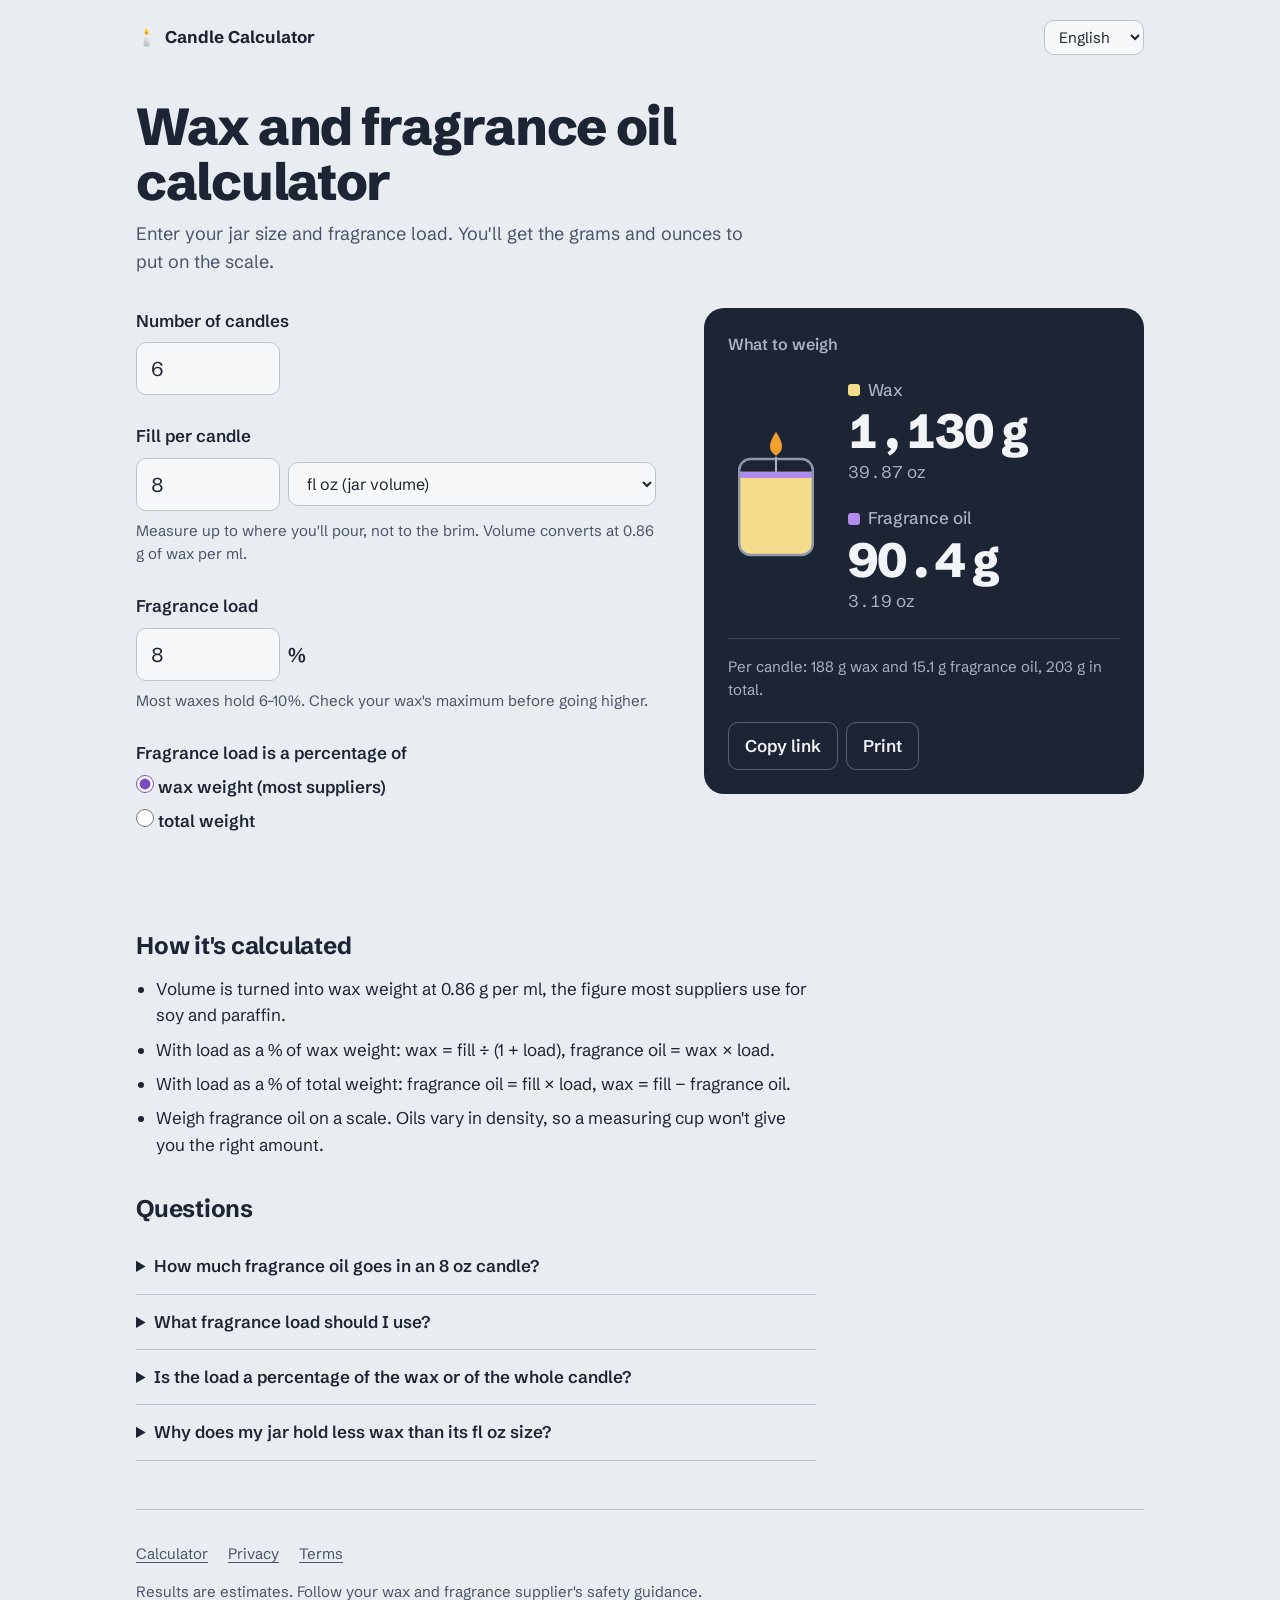
==== public/index.html @ 566d3c7f "feat: candle wax & fragrance oil calculator Static calculator (EN/DE/FR/JA) with shareable URL state" ====
<!DOCTYPE html>
<html lang="en">
<head>
    <meta charset="UTF-8">
    <meta name="viewport" content="width=device-width, initial-scale=1">
    <title data-i18n="title">Candle Wax &amp; Fragrance Oil Calculator | Free, no sign-up</title>
    <meta name="description" data-i18n-content="metaDesc" content="Work out how much wax and fragrance oil to weigh for any number of candles. Enter your jar size and fragrance load, get grams and ounces.">
    <link rel="canonical" href="https://candle-calculator.pages.dev/">
    <link rel="alternate" hreflang="en" href="https://candle-calculator.pages.dev/">
    <link rel="alternate" hreflang="de" href="https://candle-calculator.pages.dev/?lang=de">
    <link rel="alternate" hreflang="fr" href="https://candle-calculator.pages.dev/?lang=fr">
    <link rel="alternate" hreflang="ja" href="https://candle-calculator.pages.dev/?lang=ja">
    <link rel="alternate" hreflang="x-default" href="https://candle-calculator.pages.dev/">
    <meta property="og:type" content="website">
    <meta property="og:url" content="https://candle-calculator.pages.dev/">
    <meta property="og:title" content="Candle Wax &amp; Fragrance Oil Calculator">
    <meta property="og:description" content="Grams and ounces of wax and fragrance oil for any number of candles. Free, no sign-up.">
    <meta name="twitter:card" content="summary">
    <meta name="theme-color" content="#E9ECF1" media="(prefers-color-scheme: light)">
    <meta name="theme-color" content="#171B24" media="(prefers-color-scheme: dark)">
    <link rel="icon" href="data:image/svg+xml,<svg xmlns=%22http://www.w3.org/2000/svg%22 viewBox=%220 0 100 100%22><text y=%22.9em%22 font-size=%2290%22>🕯️</text></svg>">
    <link rel="preconnect" href="https://fonts.googleapis.com">
    <link rel="preconnect" href="https://fonts.gstatic.com" crossorigin>
    <link href="https://fonts.googleapis.com/css2?family=Schibsted+Grotesk:wght@400;500;600;700;800&display=swap" rel="stylesheet">
    <link rel="stylesheet" href="style.css">
    <script type="application/ld+json">
    {
        "@context": "https://schema.org",
        "@type": "WebApplication",
        "name": "Candle Calculator",
        "url": "https://candle-calculator.pages.dev/",
        "description": "Free calculator for candle wax and fragrance oil amounts by jar size and fragrance load.",
        "applicationCategory": "UtilitiesApplication",
        "operatingSystem": "Web Browser",
        "inLanguage": ["en", "de", "fr", "ja"],
        "offers": { "@type": "Offer", "price": "0", "priceCurrency": "USD" }
    }
    </script>
    <script async src="https://pagead2.googlesyndication.com/pagead/js/adsbygoogle.js?client=ca-pub-9629441899884488" crossorigin="anonymous"></script>
    <script src="script.js" defer></script>
</head>

<body>
    <div class="wrap">
        <header class="site">
            <a class="brand" href="./"><span aria-hidden="true">🕯️</span> <span data-i18n="siteName">Candle Calculator</span></a>
            <label class="lang">
                <span class="sr-only" data-i18n="langLabel">Language</span>
                <select id="lang">
                    <option value="en">English</option>
                    <option value="de">Deutsch</option>
                    <option value="fr">Français</option>
                    <option value="ja">日本語</option>
                </select>
            </label>
        </header>

        <main>
            <div class="intro">
                <h1 data-i18n="h1">Wax and fragrance oil calculator</h1>
                <p data-i18n="lede">Enter your jar size and fragrance load. You'll get the grams and ounces to put on the scale.</p>
            </div>

            <div class="tool">
                <form id="calc" novalidate>
                    <div class="field">
                        <label for="count" data-i18n="labelCount">Number of candles</label>
                        <input id="count" name="count" type="number" inputmode="numeric" min="1" step="1" value="6" required>
                    </div>

                    <div class="field">
                        <label for="fill" id="label-fill" data-i18n="labelFill">Fill per candle</label>
                        <div class="pair">
                            <input id="fill" name="fill" type="number" inputmode="decimal" min="0.01" step="any" value="8" required aria-describedby="hint-fill">
                            <select name="unit" aria-labelledby="label-fill">
                                <option value="floz" data-i18n="unitFloz">fl oz (jar volume)</option>
                                <option value="ml" data-i18n="unitMl">ml (jar volume)</option>
                                <option value="oz" data-i18n="unitOz">oz (weight)</option>
                                <option value="g" data-i18n="unitG">g (weight)</option>
                            </select>
                        </div>
                        <p class="hint" id="hint-fill" data-i18n="hintFill">Measure up to where you'll pour, not to the brim. Volume converts at 0.86 g of wax per ml.</p>
                    </div>

                    <div class="field">
                        <label for="load" data-i18n="labelLoad">Fragrance load</label>
                        <div class="pair pct">
                            <input id="load" name="load" type="number" inputmode="decimal" min="0" max="15" step="any" value="8" required aria-describedby="hint-load">
                            <span aria-hidden="true">%</span>
                        </div>
                        <p class="hint" id="hint-load" data-i18n="hintLoad">Most waxes hold 6–10%. Check your wax's maximum before going higher.</p>
                    </div>

                    <fieldset class="field">
                        <legend data-i18n="legendMethod">Fragrance load is a percentage of</legend>
                        <label class="radio"><input type="radio" name="method" value="wax" checked> <span data-i18n="methodWax">wax weight (most suppliers)</span></label>
                        <label class="radio"><input type="radio" name="method" value="total"> <span data-i18n="methodTotal">total weight</span></label>
                    </fieldset>
                </form>

                <section class="recipe" aria-labelledby="recipe-title">
                    <h2 id="recipe-title" data-i18n="resultsTitle">What to weigh</h2>
                    <div class="recipe-body">
                        <svg class="jar" viewBox="0 0 120 170" aria-hidden="true">
                            <defs><clipPath id="jar-clip"><rect x="14" y="40" width="92" height="120" rx="14"/></clipPath></defs>
                            <g clip-path="url(#jar-clip)">
                                <rect class="jar-wax" x="0" y="56" width="120" height="104"/>
                                <rect class="jar-oil" id="jar-oil" x="0" y="56" width="120" height="8"/>
                            </g>
                            <rect class="jar-glass" x="14" y="40" width="92" height="120" rx="14"/>
                            <line class="jar-wick" x1="60" y1="56" x2="60" y2="38"/>
                            <path class="jar-flame" d="M60 6 C69 20 71 29 60 36 C49 29 51 20 60 6Z"/>
                        </svg>
                        <dl class="amounts" aria-live="polite">
                            <div class="amount">
                                <dt><span class="swatch wax" aria-hidden="true"></span><span data-i18n="resWax">Wax</span></dt>
                                <dd><span class="big" id="out-wax">—</span><span class="small" id="out-wax-oz"></span></dd>
                            </div>
                            <div class="amount">
                                <dt><span class="swatch oil" aria-hidden="true"></span><span data-i18n="resFo">Fragrance oil</span></dt>
                                <dd><span class="big" id="out-fo">—</span><span class="small" id="out-fo-oz"></span></dd>
                            </div>
                        </dl>
                    </div>
                    <p class="each" id="out-each"></p>
                    <div class="actions">
                        <button type="button" id="copy" data-i18n="copyLink">Copy link</button>
                        <button type="button" id="print" data-i18n="print">Print</button>
                    </div>
                </section>
            </div>

            <section class="notes">
                <h2 data-i18n="howTitle">How it's calculated</h2>
                <ul>
                    <li data-i18n="how1">Volume is turned into wax weight at 0.86 g per ml, the figure most suppliers use for soy and paraffin.</li>
                    <li data-i18n="how2">With load as a % of wax weight: wax = fill ÷ (1 + load), fragrance oil = wax × load.</li>
                    <li data-i18n="how3">With load as a % of total weight: fragrance oil = fill × load, wax = fill − fragrance oil.</li>
                    <li data-i18n="how4">Weigh fragrance oil on a scale. Oils vary in density, so a measuring cup won't give you the right amount.</li>
                </ul>

                <h2 data-i18n="faqTitle">Questions</h2>
                <details>
                    <summary data-i18n="q1">How much fragrance oil goes in an 8 oz candle?</summary>
                    <p data-i18n="a1">An 8 fl oz jar holds about 203 g of wax. At an 8% load measured against wax weight, that's about 15 g (0.53 oz) of fragrance oil and 188 g (6.65 oz) of wax.</p>
                </details>
                <details>
                    <summary data-i18n="q2">What fragrance load should I use?</summary>
                    <p data-i18n="a2">Start at 6–8% for most soy and paraffin blends. Many waxes accept up to 10 or 12%, but past your wax's limit the oil seeps out onto the surface, which makers call sweating. Your supplier lists the maximum on the product page.</p>
                </details>
                <details>
                    <summary data-i18n="q3">Is the load a percentage of the wax or of the whole candle?</summary>
                    <p data-i18n="a3">Most suppliers mean the wax weight: an 8% load is 8 g of oil per 100 g of wax. Some makers calculate against the total weight instead, which gives slightly more oil. Pick the convention your recipe or supplier uses.</p>
                </details>
                <details>
                    <summary data-i18n="q4">Why does my jar hold less wax than its fl oz size?</summary>
                    <p data-i18n="a4">Fl oz measures volume, and wax is lighter than water. One fluid ounce of melted wax weighs about 0.9 oz, so an 8 fl oz jar takes roughly 7.2 oz of wax. Jars are also sold by brim capacity, and you'll pour below the rim.</p>
                </details>
            </section>
        </main>

        <footer class="site">
            <nav>
                <a href="./" data-i18n="footerHome">Calculator</a>
                <a href="privacy.html" data-i18n="footerPrivacy">Privacy</a>
                <a href="terms.html" data-i18n="footerTerms">Terms</a>
            </nav>
            <p data-i18n="footerNote">Results are estimates. Follow your wax and fragrance supplier's safety guidance.</p>
        </footer>
    </div>
</body>
</html>
---- public/style.css ----
:root {
    color-scheme: light dark;
    /* page */
    --smoke: #E9ECF1;
    --field: #F7F8FA;
    --ink: #1D2433;
    --ink-2: #4A5468;
    --line: #BCC3D0;
    /* the weighing panel is dark in both themes */
    --panel: #1D2433;
    --panel-ink: #F2F4F8;
    --panel-ink-2: #A9B1C2;
    --wax: #F3DC8C;
    --oil: #B08CF0;
    --flame: #F0A030;
    --glass: #8E98AB;
    --focus: #7A4BC2;
    --radius: 10px;
}

@media (prefers-color-scheme: dark) {
    :root {
        --smoke: #171B24;
        --field: #1F2430;
        --ink: #E7EAF0;
        --ink-2: #A9B1C2;
        --line: #3A4253;
        --panel: #252B39;
        --focus: #B08CF0;
    }
}

*, *::before, *::after { box-sizing: border-box; }

body {
    margin: 0;
    background: var(--smoke);
    color: var(--ink);
    font: 400 1.0625rem/1.55 "Schibsted Grotesk", system-ui, "Hiragino Sans", "Yu Gothic", sans-serif;
    -webkit-text-size-adjust: 100%;
}

.wrap { max-width: 1040px; margin: 0 auto; padding: 0 16px; }

a { color: inherit; text-underline-offset: 3px; }

:focus-visible { outline: 3px solid var(--focus); outline-offset: 2px; }

.sr-only {
    position: absolute; width: 1px; height: 1px; padding: 0; margin: -1px;
    overflow: hidden; clip: rect(0 0 0 0); white-space: nowrap; border: 0;
}

/* header */
header.site { display: flex; justify-content: space-between; align-items: center; gap: 12px; padding: 20px 0; }
.brand { display: flex; align-items: center; gap: 8px; font-weight: 700; text-decoration: none; }
.lang select { font: inherit; font-size: 0.9375rem; padding: 6px 10px; border: 1.5px solid var(--line); border-radius: var(--radius); background: var(--field); color: var(--ink); }

/* intro */
.intro { padding: 24px 0 32px; }
.intro h1 {
    margin: 0 0 12px;
    font-size: clamp(2rem, 6vw, 3.25rem);
    font-weight: 800;
    line-height: 1.05;
    letter-spacing: -0.025em;
    max-width: 14em;
}
.intro p { margin: 0; color: var(--ink-2); font-size: 1.125rem; max-width: 34em; }

/* tool: form + weighing panel */
.tool { display: grid; gap: 32px; align-items: start; }
@media (min-width: 760px) {
    .tool { grid-template-columns: minmax(0, 1fr) minmax(0, 440px); gap: 48px; }
    .recipe { position: sticky; top: 16px; }
}

.field { margin: 0 0 28px; padding: 0; border: 0; min-width: 0; }
.field > label, .field > legend { display: block; margin-bottom: 8px; font-weight: 600; padding: 0; }
.hint { margin: 8px 0 0; color: var(--ink-2); font-size: 0.9375rem; max-width: 36em; }

input[type="number"], .pair select {
    font: inherit;
    font-size: 1.25rem;
    font-variant-numeric: tabular-nums;
    padding: 10px 14px;
    border: 1.5px solid var(--line);
    border-radius: var(--radius);
    background: var(--field);
    color: var(--ink);
    width: 100%;
    min-width: 0;
}
input[type="number"]:invalid { border-color: #C2410C; }
.pair { display: grid; grid-template-columns: minmax(0, 9rem) minmax(0, 1fr); gap: 8px; align-items: center; }
.pair select { font-size: 1rem; }
.pct { grid-template-columns: minmax(0, 9rem) auto; justify-content: start; }
.pct span { font-size: 1.25rem; font-weight: 600; }
#count { max-width: 9rem; }

.radio { display: flex; gap: 10px; align-items: center; padding: 6px 0; cursor: pointer; }
.radio input { width: 1.15rem; height: 1.15rem; margin: 0; accent-color: var(--focus); }

/* the weighing panel */
.recipe {
    background: var(--panel);
    color: var(--panel-ink);
    border-radius: 20px;
    padding: 24px;
}
.recipe h2 { margin: 0 0 20px; font-size: 1rem; font-weight: 600; color: var(--panel-ink-2); }
.recipe-body { display: grid; grid-template-columns: 96px minmax(0, 1fr); gap: 24px; align-items: center; }

.jar { width: 100%; height: auto; overflow: visible; }
.jar-wax { fill: var(--wax); }
.jar-oil { fill: var(--oil); transition: height 0.2s ease; }
.jar-glass { fill: none; stroke: var(--glass); stroke-width: 3; }
.jar-wick { stroke: var(--panel-ink-2); stroke-width: 2.5; stroke-linecap: round; }
.jar-flame { fill: var(--flame); transform-origin: 60px 36px; animation: flicker 3.2s ease-in-out infinite; }
@keyframes flicker {
    0%, 100% { transform: scale(1, 1) rotate(0deg); }
    30% { transform: scale(0.94, 1.06) rotate(-2deg); }
    60% { transform: scale(1.04, 0.95) rotate(1.5deg); }
}
@media (prefers-reduced-motion: reduce) {
    .jar-flame { animation: none; }
    .jar-oil { transition: none; }
}

.amounts { margin: 0; display: grid; gap: 20px; }
.amount dt { display: flex; align-items: center; gap: 8px; font-weight: 500; color: var(--panel-ink-2); }
.amount dd { margin: 4px 0 0; }
.swatch { width: 12px; height: 12px; border-radius: 3px; flex: none; }
.swatch.wax { background: var(--wax); }
.swatch.oil { background: var(--oil); }
.big {
    display: block;
    font-size: clamp(2.25rem, 7vw, 3rem);
    font-weight: 800;
    line-height: 1;
    letter-spacing: -0.02em;
    font-variant-numeric: tabular-nums;
}
.small { display: block; margin-top: 4px; color: var(--panel-ink-2); font-variant-numeric: tabular-nums; }

.each { margin: 24px 0 0; padding-top: 16px; border-top: 1px solid rgba(255, 255, 255, 0.14); color: var(--panel-ink-2); font-size: 0.9375rem; }

.actions { display: flex; flex-wrap: wrap; gap: 8px; margin-top: 20px; }
.actions button {
    font: inherit;
    font-weight: 600;
    padding: 10px 16px;
    border-radius: var(--radius);
    border: 1.5px solid rgba(255, 255, 255, 0.28);
    background: transparent;
    color: var(--panel-ink);
    cursor: pointer;
}
.actions button:hover { background: rgba(255, 255, 255, 0.08); }
.actions button:focus-visible { outline-color: var(--oil); }

/* notes and FAQ */
.notes { max-width: 68ch; padding: 56px 0 24px; }
.notes h2 { font-size: 1.5rem; font-weight: 700; letter-spacing: -0.01em; margin: 32px 0 12px; }
.notes h2:first-child { margin-top: 0; }
.notes ul { padding-left: 1.2em; margin: 0; }
.notes li { margin-bottom: 8px; }
details { border-bottom: 1px solid var(--line); }
details summary { cursor: pointer; padding: 14px 0; font-weight: 600; }
details p { margin: 0 0 16px; color: var(--ink-2); }

/* legal pages */
.legal { max-width: 68ch; padding: 16px 0 32px; }
.legal h1 { font-size: clamp(1.75rem, 5vw, 2.5rem); font-weight: 800; letter-spacing: -0.02em; line-height: 1.1; margin: 0 0 8px; }
.legal h2 { font-size: 1.2rem; margin: 28px 0 8px; }
.legal p, .legal li { color: var(--ink-2); }
.legal .updated { margin: 0 0 24px; }

/* footer */
footer.site { padding: 32px 0 48px; border-top: 1px solid var(--line); margin-top: 24px; color: var(--ink-2); font-size: 0.9375rem; }
footer.site nav { display: flex; flex-wrap: wrap; gap: 8px 20px; margin-bottom: 8px; }

@media print {
    body { background: #fff; color: #000; }
    .lang, .actions, .notes, footer.site, .intro p, .hint { display: none; }
    .tool { grid-template-columns: 1fr 1fr; }
    .recipe { position: static; background: #fff; color: #000; border: 1.5px solid #000; }
    .recipe h2, .small, .each, .amount dt { color: #000; }
    .jar-wick { stroke: #000; }
    .jar-flame { animation: none; }
}
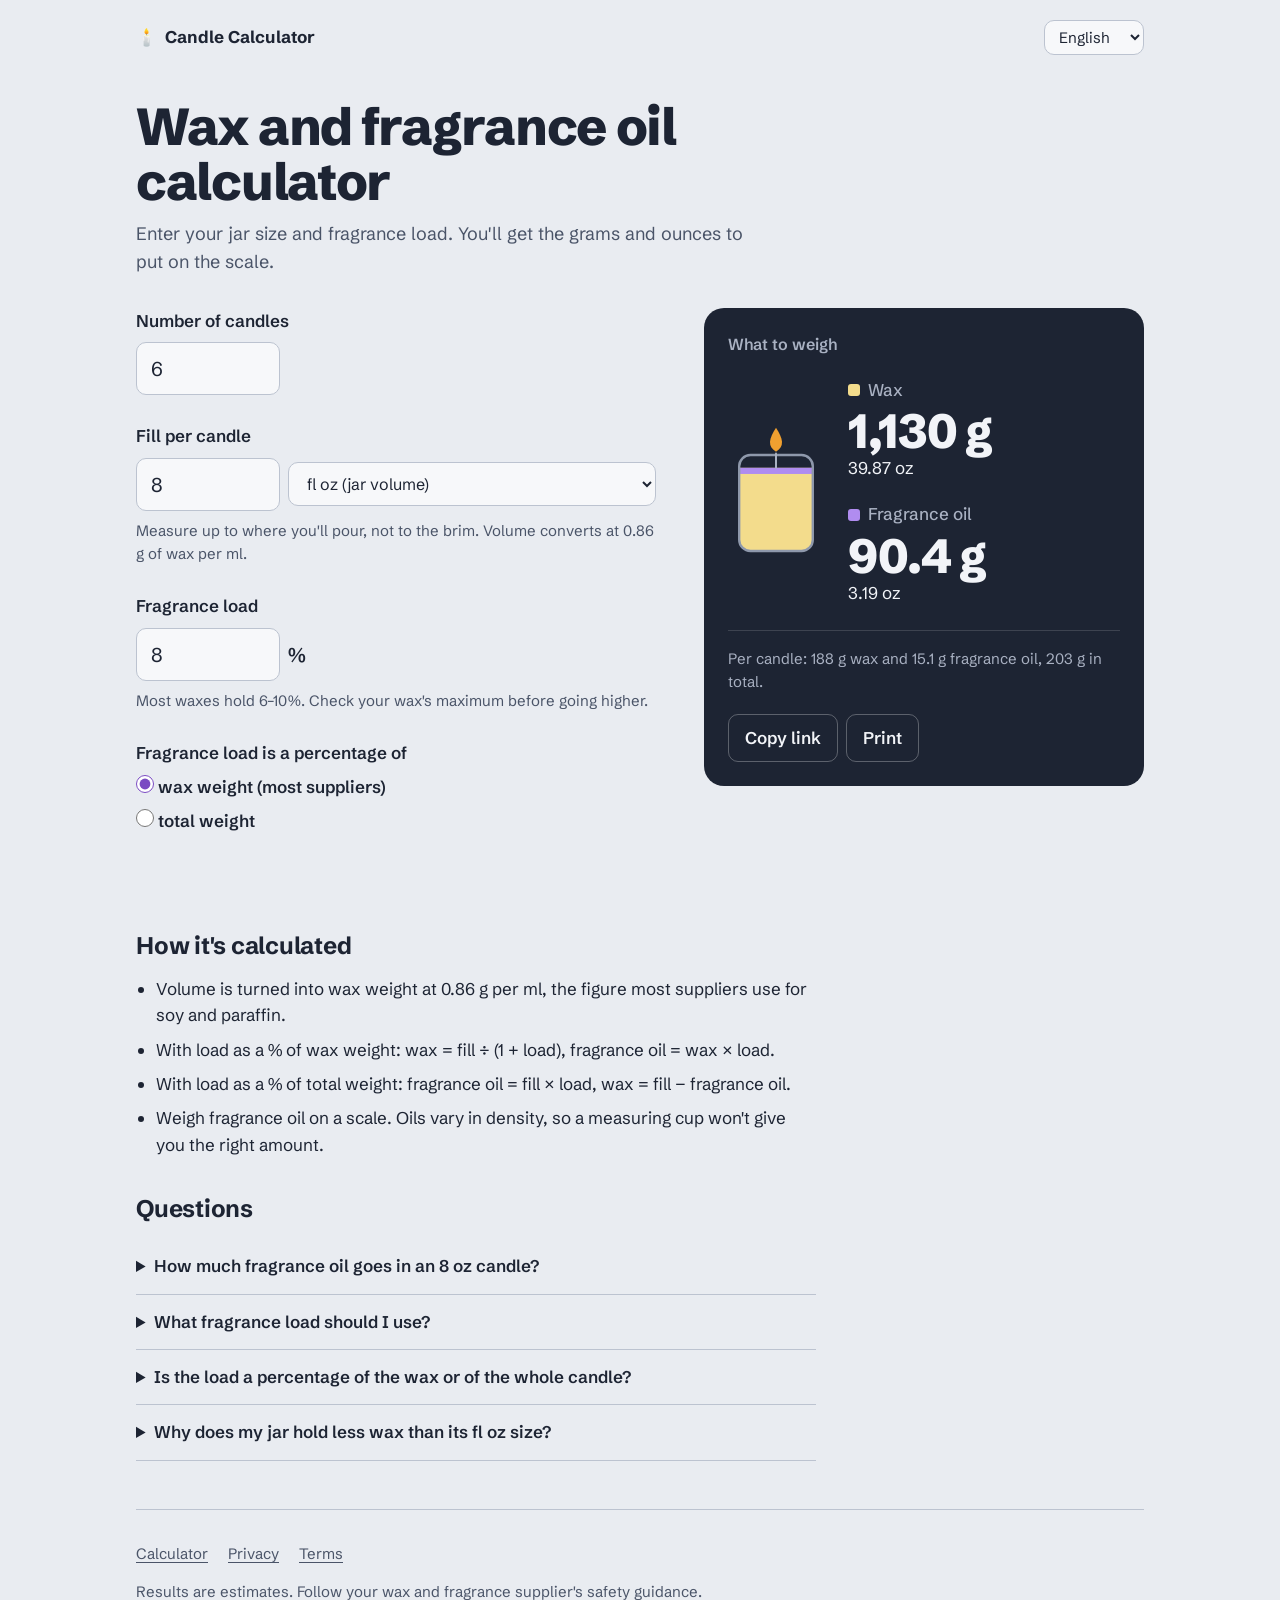
==== commit 5c879e8f: "chore: point site URLs at candle-calculator.com Domain registered at Namecheap. Sitemap and canonica" ====
--- a/public/index.html
+++ b/public/index.html
@@ -5,14 +5,14 @@
     <meta name="viewport" content="width=device-width, initial-scale=1">
     <title data-i18n="title">Candle Wax &amp; Fragrance Oil Calculator | Free, no sign-up</title>
     <meta name="description" data-i18n-content="metaDesc" content="Work out how much wax and fragrance oil to weigh for any number of candles. Enter your jar size and fragrance load, get grams and ounces.">
-    <link rel="canonical" href="https://candle-calculator.pages.dev/">
-    <link rel="alternate" hreflang="en" href="https://candle-calculator.pages.dev/">
-    <link rel="alternate" hreflang="de" href="https://candle-calculator.pages.dev/?lang=de">
-    <link rel="alternate" hreflang="fr" href="https://candle-calculator.pages.dev/?lang=fr">
-    <link rel="alternate" hreflang="ja" href="https://candle-calculator.pages.dev/?lang=ja">
-    <link rel="alternate" hreflang="x-default" href="https://candle-calculator.pages.dev/">
+    <link rel="canonical" href="https://candle-calculator.com/">
+    <link rel="alternate" hreflang="en" href="https://candle-calculator.com/">
+    <link rel="alternate" hreflang="de" href="https://candle-calculator.com/?lang=de">
+    <link rel="alternate" hreflang="fr" href="https://candle-calculator.com/?lang=fr">
+    <link rel="alternate" hreflang="ja" href="https://candle-calculator.com/?lang=ja">
+    <link rel="alternate" hreflang="x-default" href="https://candle-calculator.com/">
     <meta property="og:type" content="website">
-    <meta property="og:url" content="https://candle-calculator.pages.dev/">
+    <meta property="og:url" content="https://candle-calculator.com/">
     <meta property="og:title" content="Candle Wax &amp; Fragrance Oil Calculator">
     <meta property="og:description" content="Grams and ounces of wax and fragrance oil for any number of candles. Free, no sign-up.">
     <meta name="twitter:card" content="summary">
@@ -28,7 +28,7 @@
         "@context": "https://schema.org",
         "@type": "WebApplication",
         "name": "Candle Calculator",
-        "url": "https://candle-calculator.pages.dev/",
+        "url": "https://candle-calculator.com/",
         "description": "Free calculator for candle wax and fragrance oil amounts by jar size and fragrance load.",
         "applicationCategory": "UtilitiesApplication",
         "operatingSystem": "Web Browser",
--- a/public/style.css
+++ b/public/style.css
@@ -82,7 +82,6 @@
 input[type="number"], .pair select {
     font: inherit;
     font-size: 1.25rem;
-    font-variant-numeric: tabular-nums;
     padding: 10px 14px;
     border: 1.5px solid var(--line);
     border-radius: var(--radius);
@@ -139,9 +138,7 @@
     font-weight: 800;
     line-height: 1;
     letter-spacing: -0.02em;
-    font-variant-numeric: tabular-nums;
 }
-.small { display: block; margin-top: 4px; color: var(--panel-ink-2); font-variant-numeric: tabular-nums; }
 
 .each { margin: 24px 0 0; padding-top: 16px; border-top: 1px solid rgba(255, 255, 255, 0.14); color: var(--panel-ink-2); font-size: 0.9375rem; }
 
